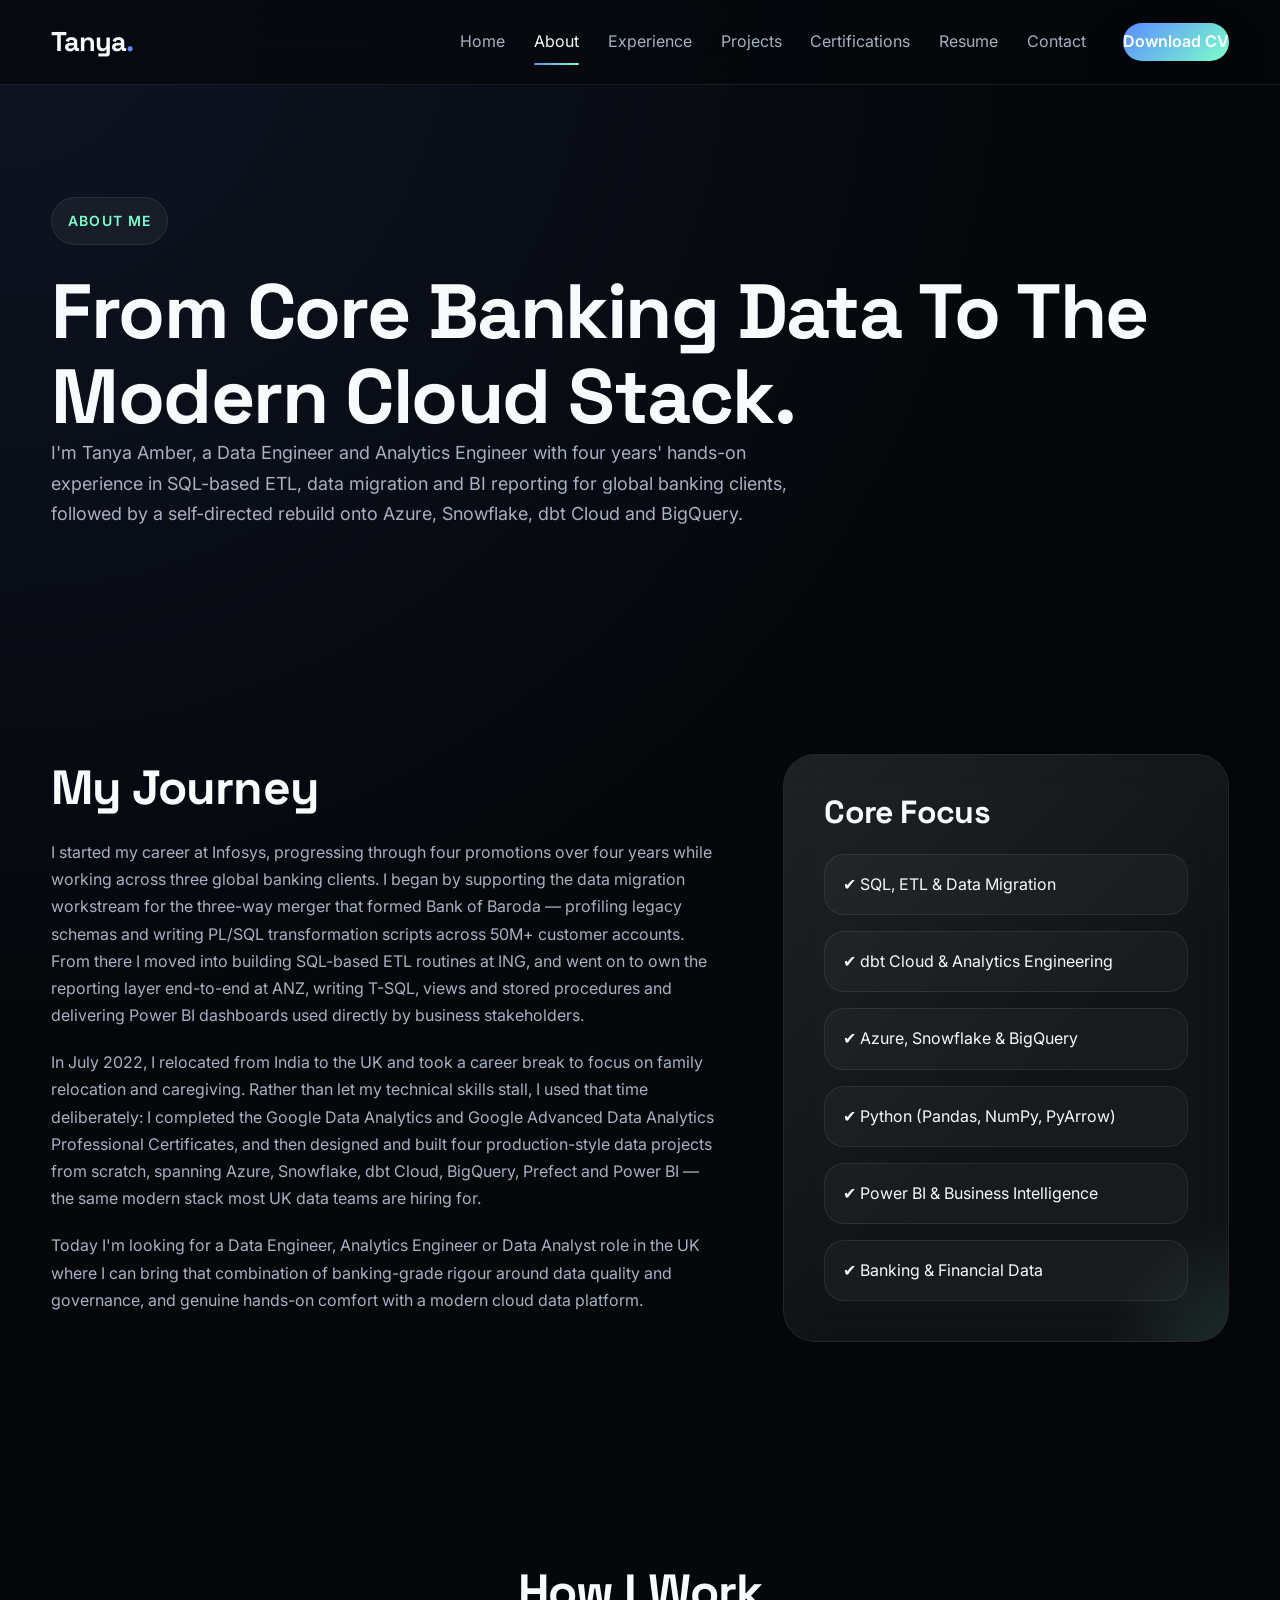
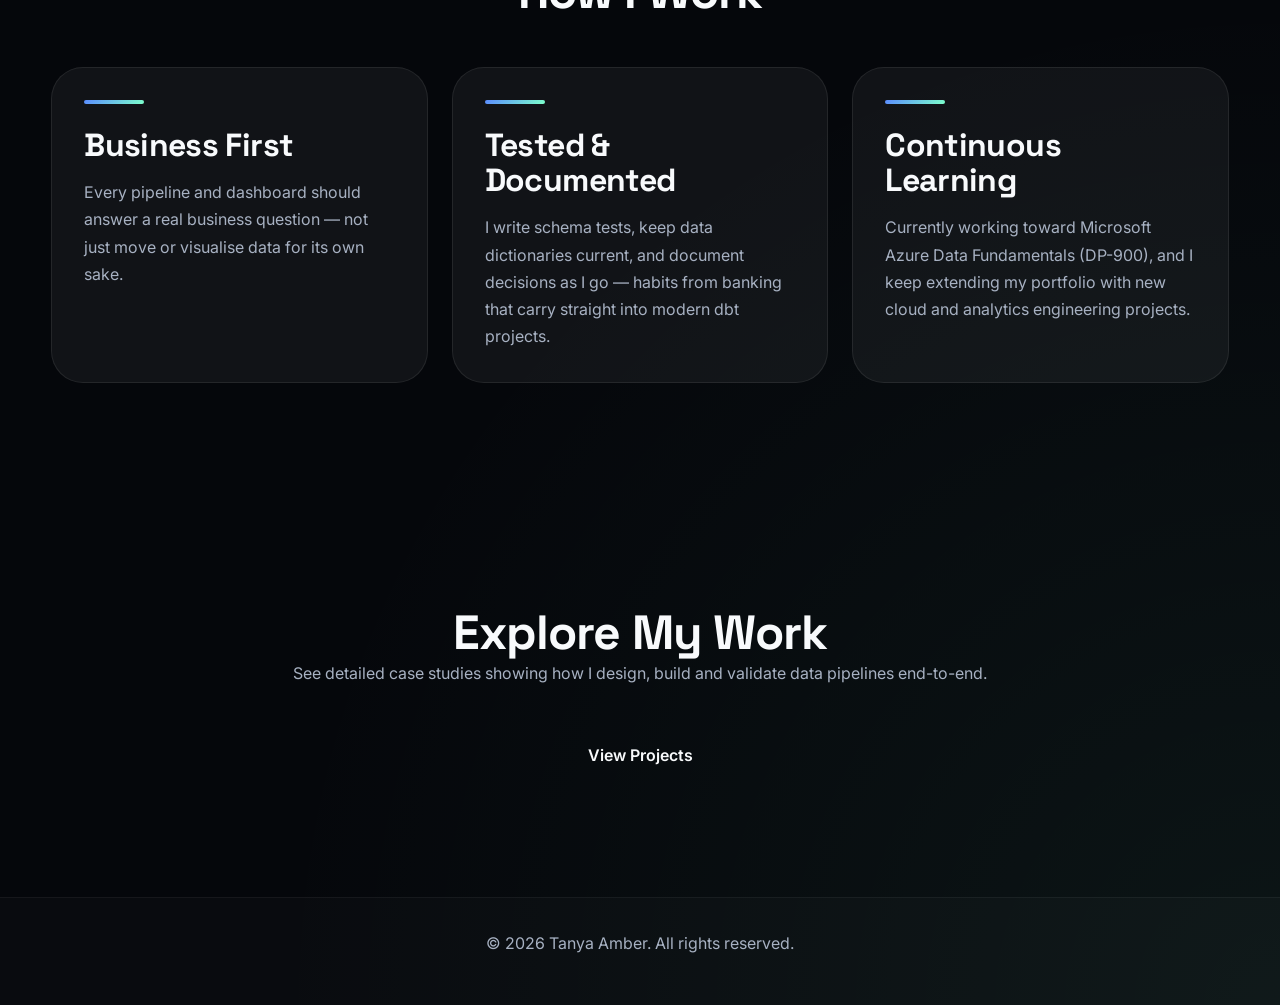
==== about.html @ 72c8accc "Initial commit" ====
<!DOCTYPE html>
<html lang="en">
<head>
<meta charset="UTF-8">
<meta name="viewport" content="width=device-width, initial-scale=1.0">
<meta name="description" content="About Tanya Amber — Data Engineer and Analytics Engineer with 4 years' banking ETL experience and a self-directed rebuild onto Azure, Snowflake, dbt and Power BI.">
<title>About | Tanya Amber</title>
<link rel="icon" href="data:image/svg+xml,%3Csvg xmlns='http://www.w3.org/2000/svg' viewBox='0 0 64 64'%3E%3Crect width='64' height='64' rx='14' fill='%23111827'/%3E%3Ctext x='32' y='44' font-family='Arial,sans-serif' font-size='34' font-weight='700' fill='%235B8CFF' text-anchor='middle'%3ET%3C/text%3E%3C/svg%3E">

<link rel="preconnect" href="https://fonts.googleapis.com">
<link rel="preconnect" href="https://fonts.gstatic.com" crossorigin>
<link href="https://fonts.googleapis.com/css2?family=Inter:wght@300;400;500;600;700;800&family=Space+Grotesk:wght@500;600;700&display=swap" rel="stylesheet">

<link rel="stylesheet" href="css/variables.css">
<link rel="stylesheet" href="css/base.css">
<link rel="stylesheet" href="css/layout.css">
<link rel="stylesheet" href="css/components.css">
<link rel="stylesheet" href="css/about.css">
<link rel="stylesheet" href="css/responsive.css">
</head>

<body>

<header class="site-header">
<div class="container">
<a class="logo" href="index.html">Tanya<span>.</span></a>

<button class="nav-toggle" id="navToggle" aria-label="Toggle navigation" aria-expanded="false">
<span></span><span></span><span></span>
</button>

<nav id="siteNav">
<a href="index.html">Home</a>
<a class="active" href="about.html">About</a>
<a href="experience.html">Experience</a>
<a href="projects.html">Projects</a>
<a href="certifications.html">Certifications</a>
<a href="resume.html">Resume</a>
<a href="contact.html">Contact</a>
<a class="button primary nav-cta" href="assets/resume/Tanya-Amber-Resume.pdf">Download CV</a>
</nav>
</div>
</header>

<main>

<section class="page-hero">

<div class="container">

<span class="eyebrow">ABOUT ME</span>

<h1>From Core Banking Data To The Modern Cloud Stack.</h1>

<p class="lead">
I'm Tanya Amber, a Data Engineer and Analytics Engineer with four years'
hands-on experience in SQL-based ETL, data migration and BI reporting for
global banking clients, followed by a self-directed rebuild onto Azure,
Snowflake, dbt Cloud and BigQuery.
</p>

</div>

</section>

<section class="about-story">

<div class="container two-column">

<div>

<h2>My Journey</h2>

<p>
I started my career at Infosys, progressing through four promotions over
four years while working across three global banking clients. I began by
supporting the data migration workstream for the three-way merger that
formed Bank of Baroda — profiling legacy schemas and writing PL/SQL
transformation scripts across 50M+ customer accounts. From there I moved
into building SQL-based ETL routines at ING, and went on to own the
reporting layer end-to-end at ANZ, writing T-SQL, views and stored
procedures and delivering Power BI dashboards used directly by business
stakeholders.
</p>

<p>
In July 2022, I relocated from India to the UK and took a career break to
focus on family relocation and caregiving. Rather than let my technical
skills stall, I used that time deliberately: I completed the Google Data
Analytics and Google Advanced Data Analytics Professional Certificates,
and then designed and built four production-style data projects from
scratch, spanning Azure, Snowflake, dbt Cloud, BigQuery, Prefect and
Power BI — the same modern stack most UK data teams are hiring for.
</p>

<p>
Today I'm looking for a Data Engineer, Analytics Engineer or Data Analyst
role in the UK where I can bring that combination of banking-grade rigour
around data quality and governance, and genuine hands-on comfort with a
modern cloud data platform.
</p>

</div>

<div class="glass-card">

<h3>Core Focus</h3>

<ul>

<li>✔ SQL, ETL &amp; Data Migration</li>
<li>✔ dbt Cloud &amp; Analytics Engineering</li>
<li>✔ Azure, Snowflake &amp; BigQuery</li>
<li>✔ Python (Pandas, NumPy, PyArrow)</li>
<li>✔ Power BI &amp; Business Intelligence</li>
<li>✔ Banking &amp; Financial Data</li>

</ul>

</div>

</div>

</section>

<section class="values">

<div class="container">

<h2>How I Work</h2>

<div class="cards">

<article class="card">
<h3>Business First</h3>
<p>Every pipeline and dashboard should answer a real business question — not just move or visualise data for its own sake.</p>
</article>

<article class="card">
<h3>Tested &amp; Documented</h3>
<p>I write schema tests, keep data dictionaries current, and document decisions as I go — habits from banking that carry straight into modern dbt projects.</p>
</article>

<article class="card">
<h3>Continuous Learning</h3>
<p>Currently working toward Microsoft Azure Data Fundamentals (DP-900), and I keep extending my portfolio with new cloud and analytics engineering projects.</p>
</article>

</div>

</div>

</section>

<section class="cta">

<div class="container">

<h2>Explore My Work</h2>

<p>See detailed case studies showing how I design, build and validate data pipelines end-to-end.</p>

<a class="button" href="projects.html">View Projects</a>

</div>

</section>

</main>

<footer class="site-footer">

<div class="container">

<p>© 2026 Tanya Amber. All rights reserved.</p>

</div>

</footer>

<script src="js/main.js"></script>

</body>
</html>
---- css/variables.css ----
/* ==========================================================
   variables.css
   Premium Design System v1.0
   ========================================================== */

:root{

  /* Brand */
  --color-primary:#5B8CFF;
  --color-primary-hover:#4A79F2;
  --color-accent:#7CFFCB;

  /* Background */
  --color-bg:#05070B;
  --color-bg-soft:#0B1017;
  --color-surface:#111827;
  --color-surface-2:#182230;

  /* Text */
  --color-text:#F8FAFC;
  --color-text-muted:#A7B1C2;
  --color-text-soft:#7F8A9C;

  /* Borders */
  --color-border:rgba(255,255,255,.08);
  --color-border-strong:rgba(255,255,255,.16);

  /* Glass */
  --glass-bg:rgba(255,255,255,.05);
  --glass-bg-hover:rgba(255,255,255,.08);
  --glass-blur:22px;

  /* Gradients */
  --gradient-primary:linear-gradient(135deg,#5B8CFF 0%,#7CFFCB 100%);
  --gradient-dark:linear-gradient(180deg,#111827,#05070B);

  /* Typography */
  --font-heading:"Space Grotesk",sans-serif;
  --font-body:"Inter",sans-serif;

  --fs-xs:.75rem;
  --fs-sm:.875rem;
  --fs-base:1rem;
  --fs-lg:1.125rem;
  --fs-xl:1.35rem;
  --fs-2xl:2rem;
  --fs-3xl:3rem;
  --fs-hero:clamp(3rem,6vw,5.75rem);

  --fw-regular:400;
  --fw-medium:500;
  --fw-semibold:600;
  --fw-bold:700;
  --fw-black:800;

  /* Layout */
  --container:1240px;
  --section-padding:7rem;
  --radius-sm:12px;
  --radius-md:20px;
  --radius-lg:32px;
  --radius-pill:999px;

  /* Shadows */
  --shadow-sm:0 8px 20px rgba(0,0,0,.18);
  --shadow-md:0 18px 40px rgba(0,0,0,.28);
  --shadow-lg:0 30px 80px rgba(0,0,0,.38);

  /* Motion */
  --ease:cubic-bezier(.22,1,.36,1);
  --transition-fast:.2s var(--ease);
  --transition:.35s var(--ease);
  --transition-slow:.6s var(--ease);

  /* Layers */
  --z-bg:-10;
  --z-base:1;
  --z-header:1000;
  --z-modal:5000;
}

/* Responsive scales */
@media (max-width:1024px){
  :root{
    --section-padding:5rem;
    --fs-hero:clamp(2.5rem,8vw,4.5rem);
  }
}

@media (max-width:768px){
  :root{
    --section-padding:4rem;
    --container:92vw;
  }
}
---- css/base.css ----
/* ==========================================================
   base.css
   Global Reset & Foundation
   Depends on: variables.css
   ========================================================== */

/* ---------- Reset ---------- */

*,
*::before,
*::after{
    margin:0;
    padding:0;
    box-sizing:border-box;
}

html{
    scroll-behavior:smooth;
    -webkit-text-size-adjust:100%;
}

body{
    font-family:var(--font-body);
    font-size:var(--fs-base);
    font-weight:var(--fw-regular);
    line-height:1.7;
    color:var(--color-text);
    background:
        radial-gradient(circle at top left, rgba(91,140,255,.10), transparent 35%),
        radial-gradient(circle at bottom right, rgba(124,255,203,.06), transparent 35%),
        var(--color-bg);
    overflow-x:hidden;
    min-height:100vh;
    text-rendering:optimizeLegibility;
}

/* ---------- Media ---------- */

img,
picture,
svg,
video{
    display:block;
    max-width:100%;
}

img{
    height:auto;
}

/* ---------- Links ---------- */

a{
    color:inherit;
    text-decoration:none;
    transition:var(--transition);
}

/* ---------- Lists ---------- */

ul,
ol{
    list-style:none;
}

/* ---------- Forms ---------- */

button,
input,
textarea,
select{
    font:inherit;
}

button{
    border:none;
    background:none;
    cursor:pointer;
}

input,
textarea,
select{
    background:transparent;
    color:inherit;
    outline:none;
}

/* ---------- Typography ---------- */

h1,h2,h3,h4,h5,h6{
    font-family:var(--font-heading);
    font-weight:var(--fw-bold);
    line-height:1.1;
    letter-spacing:-.02em;
}

h1{font-size:var(--fs-hero);}
h2{font-size:var(--fs-3xl);}
h3{font-size:var(--fs-2xl);}
h4{font-size:var(--fs-xl);}

p{
    color:var(--color-text-muted);
    margin-bottom:1rem;
}

strong{
    color:var(--color-text);
}

/* ---------- Selection ---------- */

::selection{
    background:var(--color-primary);
    color:#fff;
}

/* ---------- Scrollbar ---------- */

::-webkit-scrollbar{
    width:10px;
}

::-webkit-scrollbar-track{
    background:var(--color-bg-soft);
}

::-webkit-scrollbar-thumb{
    background:var(--color-primary);
    border-radius:999px;
}

::-webkit-scrollbar-thumb:hover{
    background:var(--color-primary-hover);
}

/* ---------- Layout ---------- */

.container{
    width:min(var(--container),92%);
    margin-inline:auto;
}

section{
    padding-block:var(--section-padding);
}

.lead{
    max-width:760px;
    font-size:var(--fs-lg);
    color:var(--color-text-muted);
}

.eyebrow{
    display:inline-flex;
    align-items:center;
    gap:.5rem;
    padding:.7rem 1rem;
    margin-bottom:1.5rem;
    border-radius:var(--radius-pill);
    border:1px solid var(--color-border);
    background:var(--glass-bg);
    backdrop-filter:blur(var(--glass-blur));
    color:var(--color-accent);
    font-size:var(--fs-sm);
    font-weight:var(--fw-semibold);
    letter-spacing:.08em;
    text-transform:uppercase;
}

/* ---------- Buttons ---------- */

.button{
    display:inline-flex;
    align-items:center;
    justify-content:center;
    gap:.6rem;
    padding:.95rem 1.6rem;
    border-radius:var(--radius-pill);
    font-weight:var(--fw-semibold);
    transition:var(--transition);
}

.button.primary{
    color:#fff;
    background:var(--gradient-primary);
    box-shadow:var(--shadow-md);
}

.button.primary:hover{
    transform:translateY(-3px);
}

.button.secondary{
    border:1px solid var(--color-border);
    background:var(--glass-bg);
    backdrop-filter:blur(var(--glass-blur));
}

.button.secondary:hover{
    background:var(--glass-bg-hover);
    transform:translateY(-3px);
}

/* ---------- Glass Utility ---------- */

.glass-card{
    background:var(--glass-bg);
    border:1px solid var(--color-border);
    border-radius:var(--radius-lg);
    backdrop-filter:blur(var(--glass-blur));
    box-shadow:var(--shadow-sm);
}

/* ---------- Focus ---------- */

a:focus-visible,
button:focus-visible{
    outline:2px solid var(--color-accent);
    outline-offset:4px;
}
---- css/layout.css ----
/* ==========================================================
   layout.css
   Global Layout & Page Structure
   Depends on: variables.css + base.css
   ========================================================== */

/* ---------- Header ---------- */

.site-header{
    position:sticky;
    top:0;
    z-index:var(--z-header);
    backdrop-filter:blur(var(--glass-blur));
    background:rgba(5,7,11,.72);
    border-bottom:1px solid var(--color-border);
}

.site-header .container{
    display:flex;
    align-items:center;
    justify-content:space-between;
    min-height:84px;
    gap:2rem;
}

.logo{
    font-family:var(--font-heading);
    font-size:1.7rem;
    font-weight:var(--fw-bold);
    letter-spacing:-.04em;
}

.logo span{
    color:var(--color-primary);
}

.site-header nav{
    display:flex;
    align-items:center;
    gap:1.8rem;
    margin-left:auto;
}

.site-header nav a{
    color:var(--color-text-muted);
    position:relative;
    padding:.35rem 0;
    transition:var(--transition);
}

.site-header nav a:hover,
.site-header nav a.active{
    color:var(--color-text);
}

.site-header nav a::after{
    content:"";
    position:absolute;
    left:0;
    bottom:-4px;
    width:0;
    height:2px;
    border-radius:999px;
    background:var(--gradient-primary);
    transition:var(--transition-fast);
}

.site-header nav a:hover::after,
.site-header nav a.active::after{
    width:100%;
}

.site-header nav a.nav-cta{
    margin-left:.5rem;
}

.site-header nav a.nav-cta::after{
    content:none;
}

/* ---------- Mobile Nav Toggle ---------- */

.nav-toggle{
    display:none;
    flex-direction:column;
    justify-content:center;
    gap:5px;
    width:40px;
    height:40px;
    background:none;
    border:1px solid var(--color-border-strong);
    border-radius:var(--radius-sm);
    cursor:pointer;
    padding:0;
    align-items:center;
    z-index:1200;
}

.nav-toggle span{
    display:block;
    width:18px;
    height:2px;
    border-radius:2px;
    background:var(--color-text);
    transition:var(--transition-fast);
}

.nav-toggle.open span:nth-child(1){
    transform:translateY(7px) rotate(45deg);
}

.nav-toggle.open span:nth-child(2){
    opacity:0;
}

.nav-toggle.open span:nth-child(3){
    transform:translateY(-7px) rotate(-45deg);
}

body.nav-locked{
    overflow:hidden;
}

@media (max-width:900px){

    .nav-toggle{
        display:flex;
    }

    .site-header .container{
        flex-wrap:nowrap;
        padding:1rem 0;
    }

    .site-header nav{
        position:fixed;
        top:73px;
        left:0;
        right:0;
        bottom:0;
        width:100%;
        margin:0;
        flex-direction:column;
        align-items:flex-start;
        gap:0;
        padding:1rem 6vw 2rem;
        background:rgba(5,7,11,.98);
        backdrop-filter:blur(var(--glass-blur));
        border-top:1px solid var(--color-border);
        transform:translateY(-12px);
        opacity:0;
        pointer-events:none;
        transition:var(--transition);
        overflow-y:auto;
    }

    .site-header nav.open{
        transform:translateY(0);
        opacity:1;
        pointer-events:auto;
    }

    .site-header nav a{
        width:100%;
        padding:1rem 0;
        border-bottom:1px solid var(--color-border);
        font-size:var(--fs-lg);
    }

    .site-header nav .button{
        margin-top:1.5rem;
        width:100%;
        text-align:center;
    }
}

/* ---------- Hero ---------- */

.page-hero,
.hero{
    padding-top:7rem;
    padding-bottom:6rem;
}

.hero-grid{
    display:grid;
    grid-template-columns:1.1fr .9fr;
    align-items:center;
    gap:4rem;
}

.hero-content{
    display:flex;
    flex-direction:column;
    align-items:flex-start;
}

.hero-actions{
    display:flex;
    flex-wrap:wrap;
    gap:1rem;
    margin:2rem 0;
}

.hero-metrics{
    display:grid;
    grid-template-columns:repeat(3,1fr);
    gap:1rem;
    width:100%;
    margin-top:1.5rem;
}

.metric{
    padding:1.4rem;
    border-radius:var(--radius-md);
    background:var(--glass-bg);
    border:1px solid var(--color-border);
    backdrop-filter:blur(var(--glass-blur));
}

.metric h2{
    font-size:2rem;
    margin-bottom:.25rem;
}

.metric p{
    margin:0;
    font-size:var(--fs-sm);
}

/* ---------- Dashboard ---------- */

.hero-dashboard{
    display:flex;
    justify-content:center;
}

.dashboard{
    width:min(100%,520px);
    padding:2rem;
    border-radius:var(--radius-lg);
    background:var(--glass-bg);
    border:1px solid var(--color-border);
    backdrop-filter:blur(var(--glass-blur));
    box-shadow:var(--shadow-lg);
}

.kpis{
    display:grid;
    grid-template-columns:repeat(2,1fr);
    gap:1rem;
    margin-top:1.5rem;
}

.kpi{
    padding:1rem;
    border-radius:var(--radius-md);
    background:rgba(255,255,255,.03);
    border:1px solid rgba(255,255,255,.05);
}

.kpi span{
    display:block;
    color:var(--color-text-soft);
    font-size:var(--fs-sm);
    margin-bottom:.35rem;
}

.kpi strong{
    font-size:1.35rem;
}

/* ---------- Generic Sections ---------- */

.preview{
    border-top:1px solid rgba(255,255,255,.04);
}

.two-column{
    display:grid;
    grid-template-columns:1.2fr .8fr;
    gap:4rem;
    align-items:start;
}

/* ---------- Project Grid ---------- */

.project-grid{
    display:grid;
    grid-template-columns:repeat(2,minmax(0,1fr));
    gap:2rem;
    margin:2.5rem 0;
}

.project-card{
    padding:2rem;
    border-radius:var(--radius-lg);
    background:var(--glass-bg);
    border:1px solid var(--color-border);
    transition:var(--transition);
}

.project-card:hover{
    transform:translateY(-6px);
    box-shadow:var(--shadow-md);
    border-color:var(--color-border-strong);
}

.project-card h3{
    margin-bottom:1rem;
}

.project-card a{
    color:var(--color-primary);
    font-weight:var(--fw-semibold);
}

/* ---------- Timeline ---------- */

.timeline-preview{
    display:grid;
    grid-template-columns:repeat(3,1fr);
    gap:1.5rem;
    margin:2rem 0;
}

.timeline-preview > div{
    padding:1.5rem;
    border-radius:var(--radius-md);
    background:var(--glass-bg);
    border:1px solid var(--color-border);
}

/* ---------- Cards ---------- */

.cards,
.cert-grid,
.future-grid,
.roadmap,
.contact-grid{
    display:grid;
    gap:1.5rem;
}

.cards,
.cert-grid,
.future-grid{
    grid-template-columns:repeat(auto-fit,minmax(240px,1fr));
}

.contact-grid{
    grid-template-columns:repeat(2,minmax(0,1fr));
}

/* ---------- Footer ---------- */

.site-footer{
    border-top:1px solid rgba(255,255,255,.05);
    padding:2rem 0;
    text-align:center;
    color:var(--color-text-soft);
    background:rgba(255,255,255,.015);
}
---- css/components.css ----
/* ==========================================================
   components.css
   Reusable UI Components
   Depends on: variables.css + base.css + layout.css
   ========================================================== */

/* ---------- Section Heading ---------- */

.section-header{
    max-width:760px;
    margin:0 auto 4rem;
    text-align:center;
}

.section-header h2{
    margin:1rem 0;
}

.section-header p{
    max-width:640px;
    margin:0 auto;
}

/* ---------- Glass Card ---------- */

.glass-card{
    position:relative;
    overflow:hidden;
    padding:2rem;
    transition:var(--transition);
}

.glass-card::before{
    content:"";
    position:absolute;
    inset:0;
    background:linear-gradient(
        135deg,
        rgba(255,255,255,.06),
        transparent 60%
    );
    pointer-events:none;
}

.glass-card:hover{
    transform:translateY(-8px);
    box-shadow:var(--shadow-lg);
}

/* ---------- Badge ---------- */

.badge{
    display:inline-flex;
    align-items:center;
    gap:.5rem;
    padding:.45rem .85rem;
    border-radius:999px;
    background:rgba(91,140,255,.12);
    color:var(--color-primary);
    border:1px solid rgba(91,140,255,.2);
    font-size:var(--fs-sm);
    font-weight:var(--fw-semibold);
}

/* ---------- Technology Chips ---------- */

.tech-stack{
    display:flex;
    flex-wrap:wrap;
    gap:.75rem;
    margin:1.5rem 0;
}

.tech-stack span{
    padding:.55rem .9rem;
    border-radius:999px;
    background:var(--glass-bg);
    border:1px solid var(--color-border);
    color:var(--color-text-muted);
    font-size:var(--fs-sm);
    transition:var(--transition);
}

.tech-stack span:hover{
    border-color:var(--color-primary);
    color:var(--color-text);
    transform:translateY(-2px);
}

/* ---------- Feature Cards ---------- */

.card{
    padding:2rem;
    background:var(--glass-bg);
    border:1px solid var(--color-border);
    border-radius:var(--radius-lg);
    transition:var(--transition);
}

.card:hover{
    transform:translateY(-6px);
    border-color:var(--color-border-strong);
    box-shadow:var(--shadow-md);
}

.card h3{
    margin-bottom:1rem;
}

/* ---------- KPI ---------- */

.metric,
.kpi,
.insight-card,
.future-card,
.roadmap-item,
.cert-card,
.certificate-card{
    background:var(--glass-bg);
    border:1px solid var(--color-border);
    border-radius:var(--radius-lg);
    transition:var(--transition);
}

.metric:hover,
.kpi:hover,
.insight-card:hover,
.future-card:hover,
.roadmap-item:hover,
.cert-card:hover,
.certificate-card:hover{
    transform:translateY(-5px);
    box-shadow:var(--shadow-md);
}

/* ---------- Timeline ---------- */

.timeline-item{
    display:grid;
    grid-template-columns:160px 1fr;
    gap:2rem;
    margin-bottom:3rem;
}

.timeline-item .year{
    font-family:var(--font-heading);
    font-weight:var(--fw-bold);
    color:var(--color-primary);
}

.timeline-item .content{
    padding:2rem;
    background:var(--glass-bg);
    border:1px solid var(--color-border);
    border-radius:var(--radius-lg);
}

/* ---------- Forms ---------- */

.form-group{
    display:flex;
    flex-direction:column;
    gap:.6rem;
    margin-bottom:1.4rem;
}

.form-group label{
    color:var(--color-text);
    font-weight:var(--fw-medium);
}

.form-group input,
.form-group textarea{
    padding:1rem 1.1rem;
    border-radius:var(--radius-md);
    border:1px solid var(--color-border);
    background:rgba(255,255,255,.03);
    transition:var(--transition);
}

.form-group textarea{
    resize:vertical;
    min-height:160px;
}

.form-group input:focus,
.form-group textarea:focus{
    border-color:var(--color-primary);
    box-shadow:0 0 0 3px rgba(91,140,255,.15);
}

/* ---------- Tables ---------- */

.table{
    width:100%;
    border-collapse:collapse;
}

.table th,
.table td{
    padding:1rem;
    border-bottom:1px solid rgba(255,255,255,.06);
    text-align:left;
}

/* ---------- Utilities ---------- */

.text-center{text-align:center;}
.mt-1{margin-top:1rem;}
.mt-2{margin-top:2rem;}
.mt-3{margin-top:3rem;}
.mb-1{margin-bottom:1rem;}
.mb-2{margin-bottom:2rem;}
.mb-3{margin-bottom:3rem;}
.w-100{width:100%;}
---- css/about.css ----
/* ==========================================================
   about.css
   About Page Styles
   Depends on: variables.css, base.css, layout.css, components.css
   ========================================================== */

/* ---------- Story ---------- */

.about-story .two-column{
    align-items:center;
}

.about-story h2{
    margin-bottom:1.5rem;
}

.about-story p{
    margin-bottom:1.25rem;
}

/* ---------- Profile / Focus Card ---------- */

.about-story .glass-card{
    padding:2.5rem;
}

.about-story ul{
    display:grid;
    gap:1rem;
    margin-top:1.5rem;
}

.about-story li{
    padding:1rem 1.1rem;
    border-radius:var(--radius-md);
    border:1px solid var(--color-border);
    background:rgba(255,255,255,.03);
    transition:var(--transition);
}

.about-story li:hover{
    transform:translateX(6px);
    border-color:var(--color-primary);
}

/* ---------- Values ---------- */

.values{
    position:relative;
}

.values h2{
    text-align:center;
    margin-bottom:3rem;
}

.values .cards{
    grid-template-columns:repeat(3,minmax(0,1fr));
}

.values .card{
    position:relative;
    overflow:hidden;
    min-height:260px;
}

.values .card::before{
    content:"";
    display:block;
    width:60px;
    height:4px;
    border-radius:999px;
    background:var(--gradient-primary);
    margin-bottom:1.5rem;
}

.values .card p{
    margin-bottom:0;
}

/* ---------- CTA ---------- */

.about-story + .values + .cta{
    text-align:center;
}

.cta .button{
    margin-top:1.5rem;
}

/* ---------- Decorative ---------- */

.about-story .glass-card::after{
    content:"";
    position:absolute;
    width:240px;
    height:240px;
    right:-120px;
    bottom:-120px;
    border-radius:50%;
    background:radial-gradient(circle,rgba(124,255,203,.10),transparent 70%);
    pointer-events:none;
}

/* ---------- Responsive helpers ---------- */

@media (max-width:992px){

    .about-story .two-column{
        grid-template-columns:1fr;
        gap:2rem;
    }

    .values .cards{
        grid-template-columns:1fr;
    }

}
---- css/responsive.css ----
/* ==========================================================
   responsive.css
   Responsive Layout
   ========================================================== */

/* ---------- Large Tablets ---------- */
@media (max-width:1200px){

    .hero-grid,
    .featured-project,
    .featured-project.reverse,
    .two-column{
        grid-template-columns:1fr;
        gap:3rem;
    }

    .featured-project.reverse .project-preview,
    .featured-project.reverse .project-image{
        order:initial;
    }

    .hero-dashboard{
        max-width:700px;
        margin:0 auto;
    }

    .site-header .container{
        flex-wrap:wrap;
        padding:1rem 0;
    }

    .site-header nav{
        width:100%;
        justify-content:center;
        flex-wrap:wrap;
        margin-left:0;
    }
}

/* ---------- Tablets ---------- */
@media (max-width:992px){

    section{
        padding-block:5rem;
    }

    .hero{
        min-height:auto;
    }

    .hero h1{
        font-size:clamp(2.5rem,8vw,4rem);
    }

    .hero-metrics,
    .timeline-preview,
    .project-grid,
    .cards,
    .future-grid,
    .cert-grid,
    .roadmap,
    .contact-grid,
    .certifications-grid .container{
        grid-template-columns:1fr;
    }

    .dashboard{
        width:100%;
    }

    .actions,
    .hero-actions,
    .cta-buttons{
        justify-content:flex-start;
        flex-wrap:wrap;
    }
}

/* ---------- Mobile ---------- */
@media (max-width:768px){

    .container{
        width:92%;
    }

    .site-header .container{
        min-height:auto;
    }

    .logo{
        width:100%;
        text-align:center;
        margin-bottom:.75rem;
    }

    .site-header nav{
        gap:1rem;
        font-size:.95rem;
    }

    .button{
        width:100%;
    }

    .hero-actions{
        width:100%;
    }

    .metric,
    .project-card,
    .certificate-card,
    .glass-card,
    .timeline-item .content{
        padding:1.5rem;
    }

    .project-image{
        min-height:220px;
    }

    .insights{
        grid-template-columns:1fr;
    }

    .project-navigation{
        flex-direction:column;
    }

    h1{
        line-height:1.1;
    }

    h2{
        font-size:2rem;
    }

    .lead{
        font-size:1rem;
    }
}

/* ---------- Small Phones ---------- */
@media (max-width:480px){

    .site-header nav{
        flex-direction:column;
    }

    .eyebrow{
        font-size:.7rem;
        padding:.55rem .8rem;
    }

    .metric h2{
        font-size:1.5rem;
    }

    .dashboard{
        padding:1.25rem;
    }

    .kpis{
        grid-template-columns:1fr;
    }

    .project-image{
        min-height:180px;
        font-size:1rem;
    }

    .footer,
    .site-footer{
        text-align:center;
    }
}
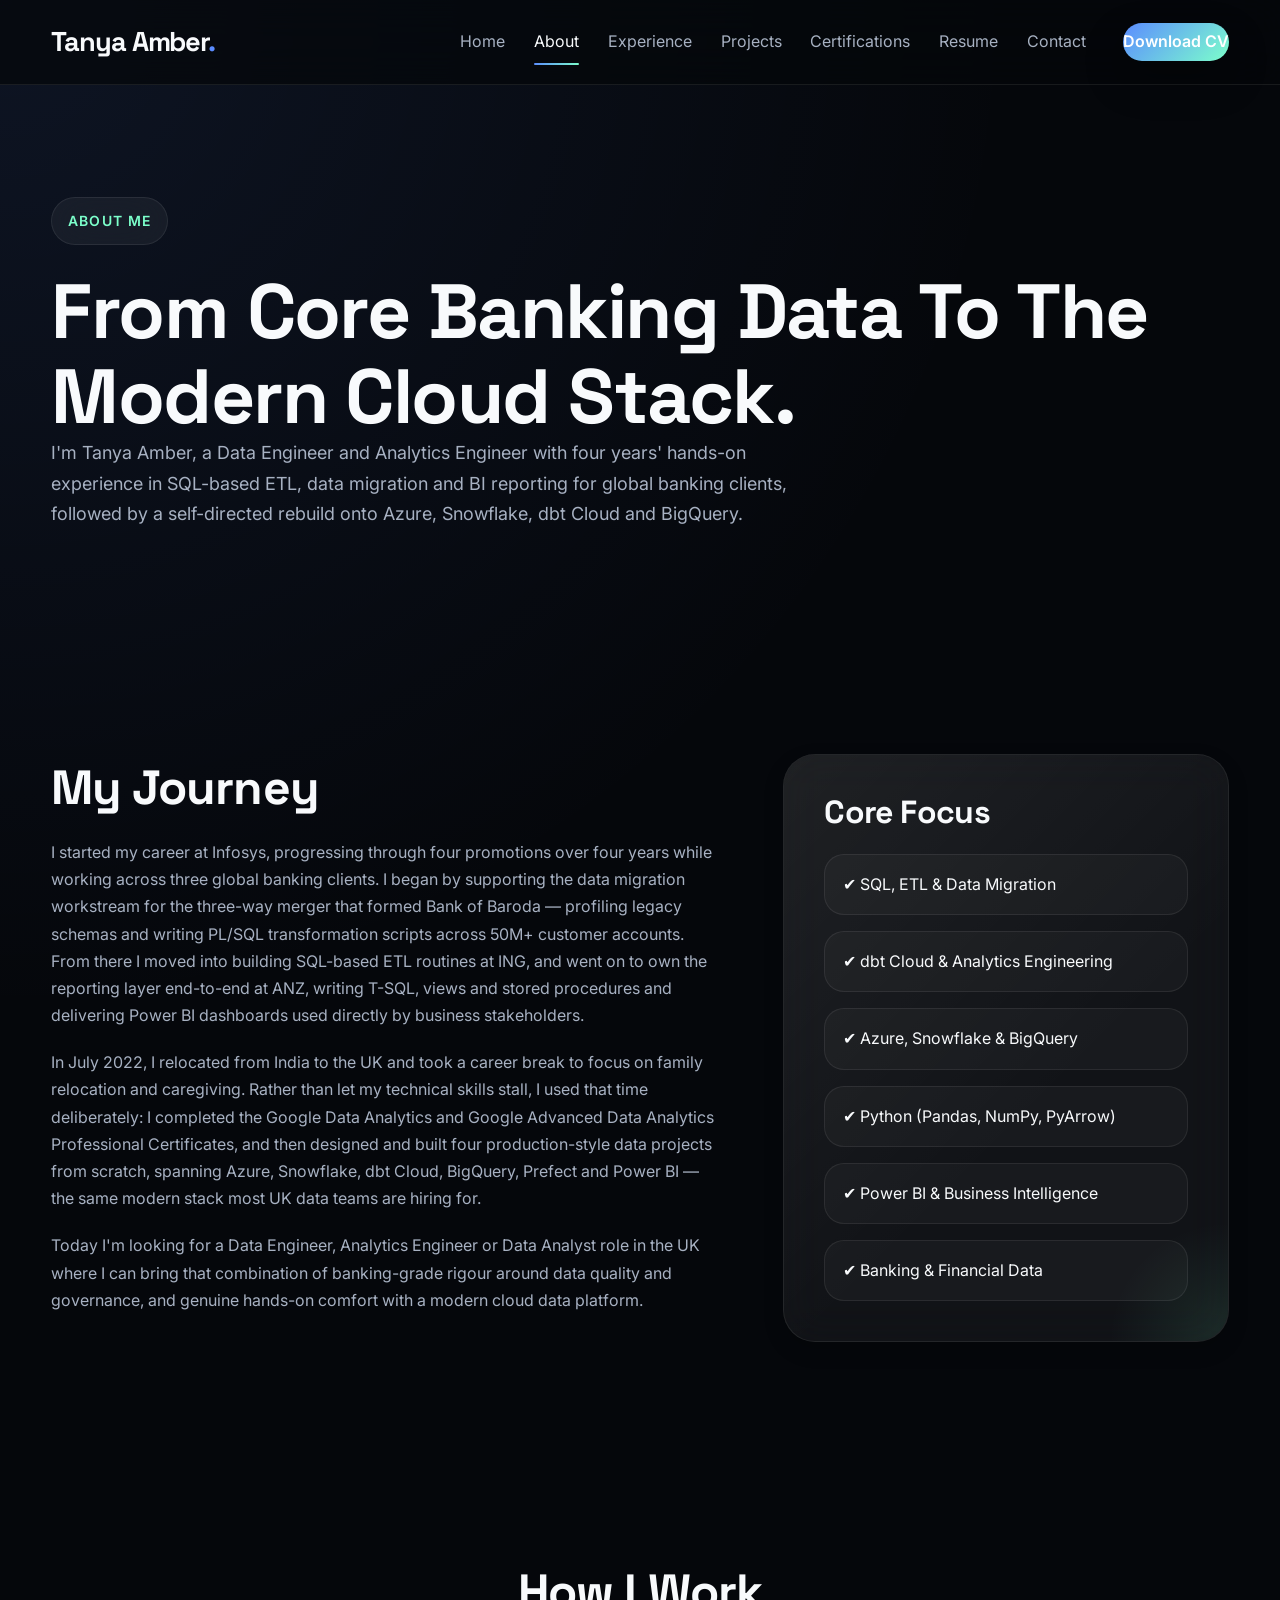
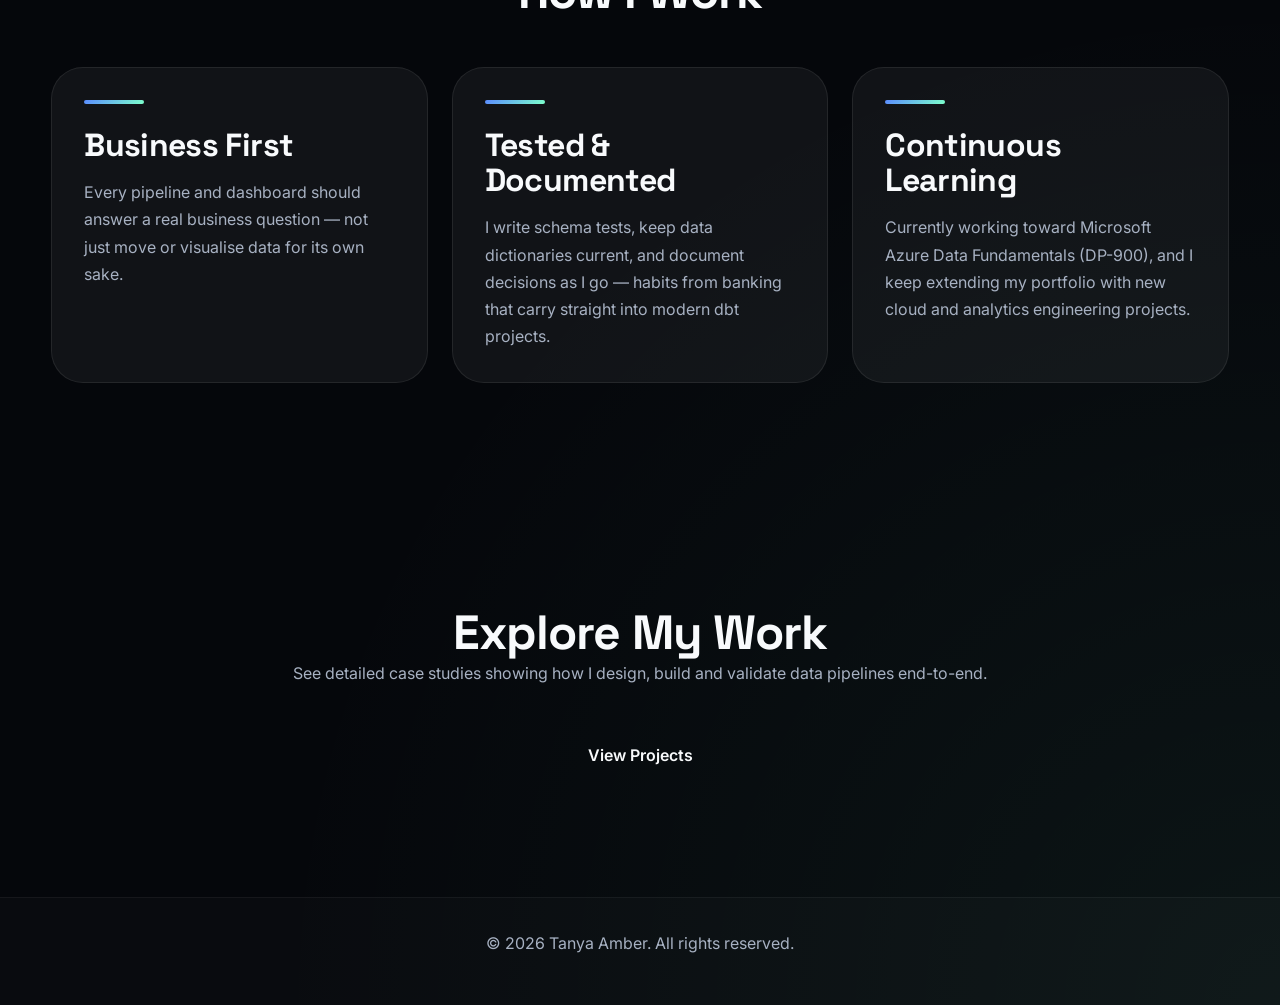
==== commit c99d3baa: "Update logo to full name" ====
--- a/about.html
+++ b/about.html
@@ -23,7 +23,7 @@
 
 <header class="site-header">
 <div class="container">
-<a class="logo" href="index.html">Tanya<span>.</span></a>
+<a class="logo" href="index.html">Tanya Amber<span>.</span></a>
 
 <button class="nav-toggle" id="navToggle" aria-label="Toggle navigation" aria-expanded="false">
 <span></span><span></span><span></span>
